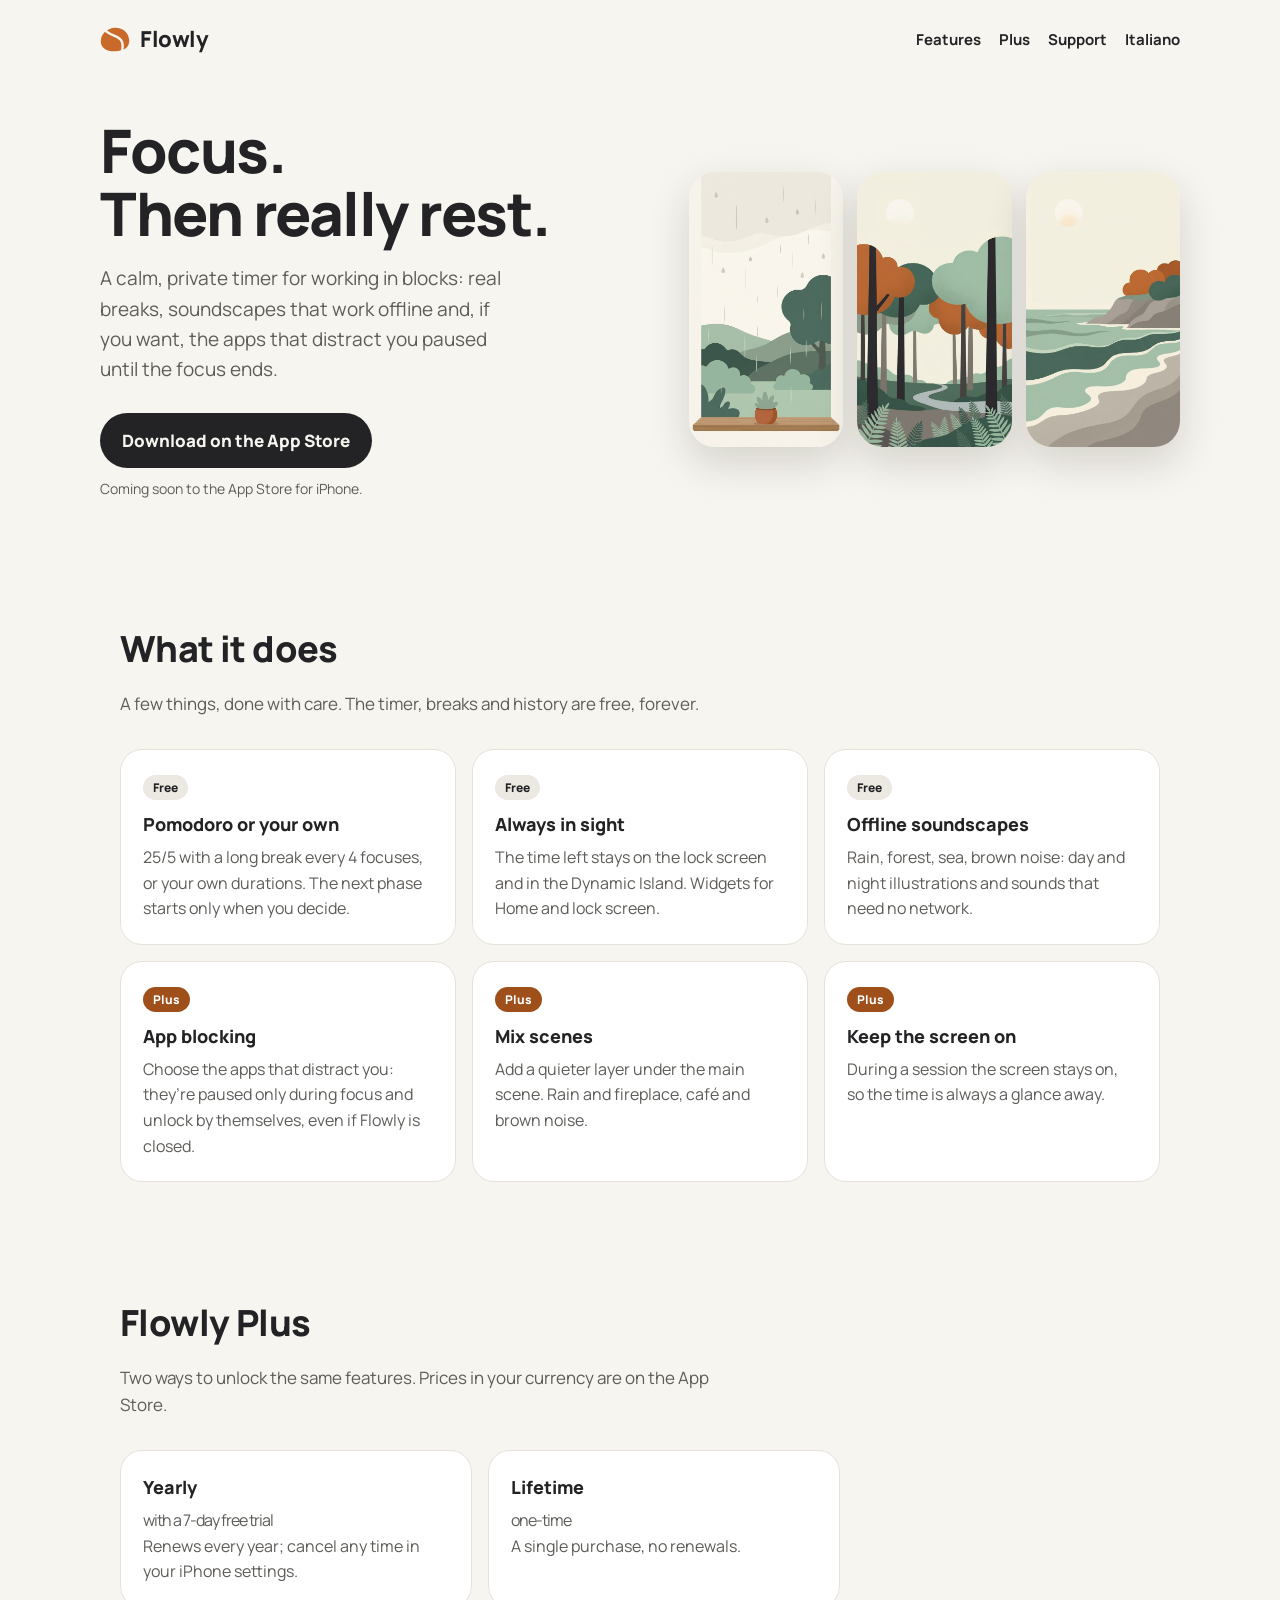
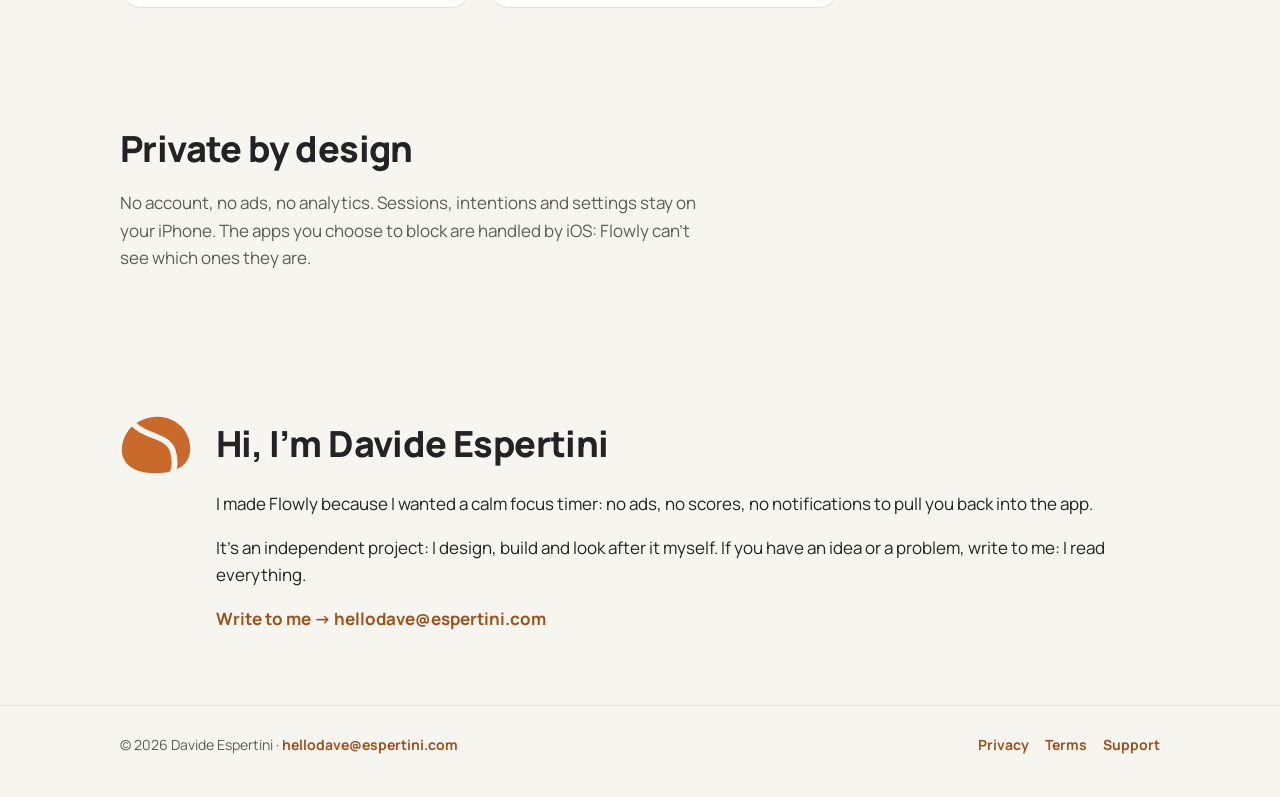
==== en/index.html @ ad82aa03 "Flowly website: landing, privacy, terms, support (IT/EN) Co-Authored-By: Claude Opus 5.5 <noreply@an" ====
<!doctype html>
<html lang="en">
<head>
<meta charset="utf-8">
<meta name="viewport" content="width=device-width, initial-scale=1">
<title>Flowly — a calm focus timer</title>
<meta name="description" content="A calm, private Pomodoro timer: real breaks, offline soundscapes, app blocking during focus. No ads, no tracking.">
<meta name="theme-color" content="#F7F5F0" media="(prefers-color-scheme: light)">
<meta name="theme-color" content="#131517" media="(prefers-color-scheme: dark)">
<meta name="apple-itunes-app" content="app-id=6829690402">
<link rel="icon" href="../assets/favicon.png">
<link rel="apple-touch-icon" href="../assets/icon.png">
<link rel="alternate" hreflang="it" href="../index.html">
<link rel="stylesheet" href="../assets/style.css">
</head>
<body>
<header class="wrap top">
  <a class="brand" href="index.html"><img src="../assets/mark.svg" alt="">Flowly</a>
  <nav class="top"><a href="index.html#features">Features</a><a href="index.html#plus">Plus</a><a href="support.html">Support</a><a href="../index.html" hreflang="it">Italiano</a></nav>
</header>
<main>

<div class="wrap hero">
  <div>
    <h1>Focus.<br>Then really rest.</h1>
    <p class="lead">A calm, private timer for working in blocks: real breaks, soundscapes that work offline and, if you want, the apps that distract you paused until the focus ends.</p>
    <a class="badge-store" href="https://apps.apple.com/app/id6829690402">Download on the App Store</a>
    <span class="soon">Coming soon to the App Store for iPhone.</span>
  </div>
  <div class="phones" aria-hidden="true"><img class="day" src="../assets/rain.jpg" alt=""><img class="night" src="../assets/rain-night.jpg" alt=""><img class="day" src="../assets/forest.jpg" alt=""><img class="night" src="../assets/forest-night.jpg" alt=""><img class="day" src="../assets/sea.jpg" alt=""><img class="night" src="../assets/sea-night.jpg" alt=""></div>
</div>
<section id="features"><div class="wrap"><h2>What it does</h2><p class="sub">A few things, done with care. The timer, breaks and history are free, forever.</p><div class="grid"><div class="card"><span class="tag">Free</span><h3>Pomodoro or your own</h3><p>25/5 with a long break every 4 focuses, or your own durations. The next phase starts only when you decide.</p></div><div class="card"><span class="tag">Free</span><h3>Always in sight</h3><p>The time left stays on the lock screen and in the Dynamic Island. Widgets for Home and lock screen.</p></div><div class="card"><span class="tag">Free</span><h3>Offline soundscapes</h3><p>Rain, forest, sea, brown noise: day and night illustrations and sounds that need no network.</p></div><div class="card"><span class="tag plus">Plus</span><h3>App blocking</h3><p>Choose the apps that distract you: they’re paused only during focus and unlock by themselves, even if Flowly is closed.</p></div><div class="card"><span class="tag plus">Plus</span><h3>Mix scenes</h3><p>Add a quieter layer under the main scene. Rain and fireplace, café and brown noise.</p></div><div class="card"><span class="tag plus">Plus</span><h3>Keep the screen on</h3><p>During a session the screen stays on, so the time is always a glance away.</p></div></div></div></section>
<section id="plus"><div class="wrap"><h2>Flowly Plus</h2><p class="sub">Two ways to unlock the same features. Prices in your currency are on the App Store.</p><div class="pricing"><div class="card"><h3>Yearly</h3><p class="price">with a 7-day free trial</p><p>Renews every year; cancel any time in your iPhone settings.</p></div><div class="card"><h3>Lifetime</h3><p class="price">one-time</p><p>A single purchase, no renewals.</p></div></div></div></section>
<section><div class="wrap"><h2>Private by design</h2><p class="sub">No account, no ads, no analytics. Sessions, intentions and settings stay on your iPhone. The apps you choose to block are handled by iOS: Flowly can’t see which ones they are.</p></div></section>
<section><div class="wrap dev"><img src="../assets/mark.svg" alt=""><div><h2>Hi, I’m Davide Espertini</h2><p>I made Flowly because I wanted a calm focus timer: no ads, no scores, no notifications to pull you back into the app.</p><p>It’s an independent project: I design, build and look after it myself. If you have an idea or a problem, write to me: I read everything.</p><p><a href="mailto:hellodave@espertini.com?subject=Flowly">Write to me → hellodave@espertini.com</a></p></div></div></section>

</main>
<footer class="bottom"><div class="wrap"><span>© 2026 Davide Espertini · <a href="mailto:hellodave@espertini.com">hellodave@espertini.com</a></span><nav><a href="privacy.html">Privacy</a><a href="terms.html">Terms</a><a href="support.html">Support</a></nav></div></footer>
</body>
</html>
---- assets/style.css ----
@font-face { font-family: Manrope; src: url(fonts/Manrope-Regular.ttf) format("truetype"); font-weight: 400; font-display: swap; }
@font-face { font-family: Manrope; src: url(fonts/Manrope-Bold.ttf) format("truetype"); font-weight: 700; font-display: swap; }
@font-face { font-family: Manrope; src: url(fonts/Manrope-ExtraBold.ttf) format("truetype"); font-weight: 800; font-display: swap; }
@font-face { font-family: Nunito; src: url(fonts/Nunito-Light.ttf) format("truetype"); font-weight: 300; font-display: swap; }

:root {
  --bg: #F7F5F0; --surface: #FFFFFF; --chip: #ECE9E2; --text: #232325; --muted: #5E5C58;
  --accent: #C96A2B; --accent-text: #9E4F1A; --on-accent: #FFFFFF; --border: #E6E2DA; --calm: #2F6B57;
  color-scheme: light dark;
}
@media (prefers-color-scheme: dark) {
  :root {
    --bg: #131517; --surface: #1E2124; --chip: #24282B; --text: #F2F0EA; --muted: #A9A6A0;
    --accent: #D9814A; --accent-text: #E89B68; --on-accent: #141414; --border: #2C3034; --calm: #8CC5AE;
  }
  .day { display: none; }
}
@media (prefers-color-scheme: light) { .night { display: none; } }

* { box-sizing: border-box; }
html { -webkit-text-size-adjust: 100%; }
body { margin: 0; background: var(--bg); color: var(--text); font: 400 17px/1.6 Manrope, system-ui, -apple-system, sans-serif; }
a { color: var(--accent-text); font-weight: 700; text-decoration: none; }
a:hover { text-decoration: underline; }
img { max-width: 100%; display: block; }

.wrap { max-width: 1080px; margin: 0 auto; padding: 0 20px; }
header.top { display: flex; align-items: center; justify-content: space-between; padding: 22px 0; gap: 16px; }
.brand { display: flex; align-items: center; gap: 10px; font-weight: 800; font-size: 22px; letter-spacing: -0.4px; color: var(--text); }
.brand img { width: 30px; height: auto; }
nav.top { display: flex; gap: 18px; flex-wrap: wrap; font-size: 15px; }
nav.top a { color: var(--text); font-weight: 600; }

.hero { display: grid; grid-template-columns: 1.1fr 1fr; gap: 48px; align-items: center; padding: 40px 0 64px; }
.hero h1 { font-size: clamp(36px, 6vw, 60px); line-height: 1.05; letter-spacing: -1.5px; margin: 0 0 18px; font-weight: 800; }
.hero p.lead { font-size: 19px; color: var(--muted); margin: 0 0 28px; max-width: 34ch; }
.badge-store { display: inline-flex; align-items: center; gap: 10px; background: var(--text); color: var(--bg); padding: 14px 22px; border-radius: 999px; font-weight: 800; }
.badge-store:hover { text-decoration: none; opacity: 0.9; }
.soon { display: block; margin-top: 10px; font-size: 14px; color: var(--muted); }
.phones { display: grid; grid-template-columns: repeat(3, minmax(0, 1fr)); gap: 14px; }
.phones img { border-radius: 26px; aspect-ratio: 9 / 16; object-fit: cover; box-shadow: 0 16px 40px rgba(40, 30, 20, 0.16); }
.phones img:nth-child(2) { transform: translateY(-24px); }

section { padding: 56px 0; }
section h2 { font-size: clamp(26px, 4vw, 36px); letter-spacing: -0.6px; margin: 0 0 12px; font-weight: 800; }
section > .wrap > p.sub { color: var(--muted); margin: 0 0 32px; max-width: 60ch; }
.grid { display: grid; grid-template-columns: repeat(3, minmax(0, 1fr)); gap: 16px; }
.card { background: var(--surface); border: 1px solid var(--border); border-radius: 22px; padding: 22px; }
.card h3 { margin: 0 0 6px; font-size: 18px; font-weight: 800; }
.card p { margin: 0; color: var(--muted); font-size: 16px; }
.tag { display: inline-block; font-size: 12px; font-weight: 800; padding: 3px 10px; border-radius: 999px; background: var(--chip); color: var(--text); margin-bottom: 10px; }
.tag.plus { background: var(--accent-text); color: var(--on-accent); }

.pricing { display: grid; grid-template-columns: repeat(2, minmax(0, 1fr)); gap: 16px; max-width: 720px; }
.price { font-family: Nunito, Manrope, sans-serif; font-weight: 300; font-size: 44px; letter-spacing: -1px; margin: 6px 0; }
.note { font-size: 14px; color: var(--muted); }

.dev { display: grid; grid-template-columns: auto 1fr; gap: 24px; align-items: start; }
.dev img { width: 72px; }

article.doc { max-width: 760px; margin: 0 auto; padding: 24px 20px 64px; }
article.doc h1 { font-size: 38px; letter-spacing: -0.8px; margin: 12px 0 6px; }
article.doc h2 { font-size: 21px; margin: 32px 0 6px; }
article.doc .updated { color: var(--muted); font-size: 14px; }
details { background: var(--surface); border: 1px solid var(--border); border-radius: 16px; padding: 14px 18px; margin: 10px 0; }
summary { cursor: pointer; font-weight: 700; }
details p { color: var(--muted); margin: 10px 0 0; }

footer.bottom { border-top: 1px solid var(--border); padding: 28px 0 40px; color: var(--muted); font-size: 14px; }
footer.bottom .wrap { display: flex; flex-wrap: wrap; justify-content: space-between; gap: 12px; }
footer.bottom nav { display: flex; gap: 16px; flex-wrap: wrap; }

@media (max-width: 860px) {
  .hero { grid-template-columns: 1fr; padding-top: 16px; }
  .grid { grid-template-columns: 1fr; }
  .pricing { grid-template-columns: 1fr; }
  nav.top { gap: 12px; }
}
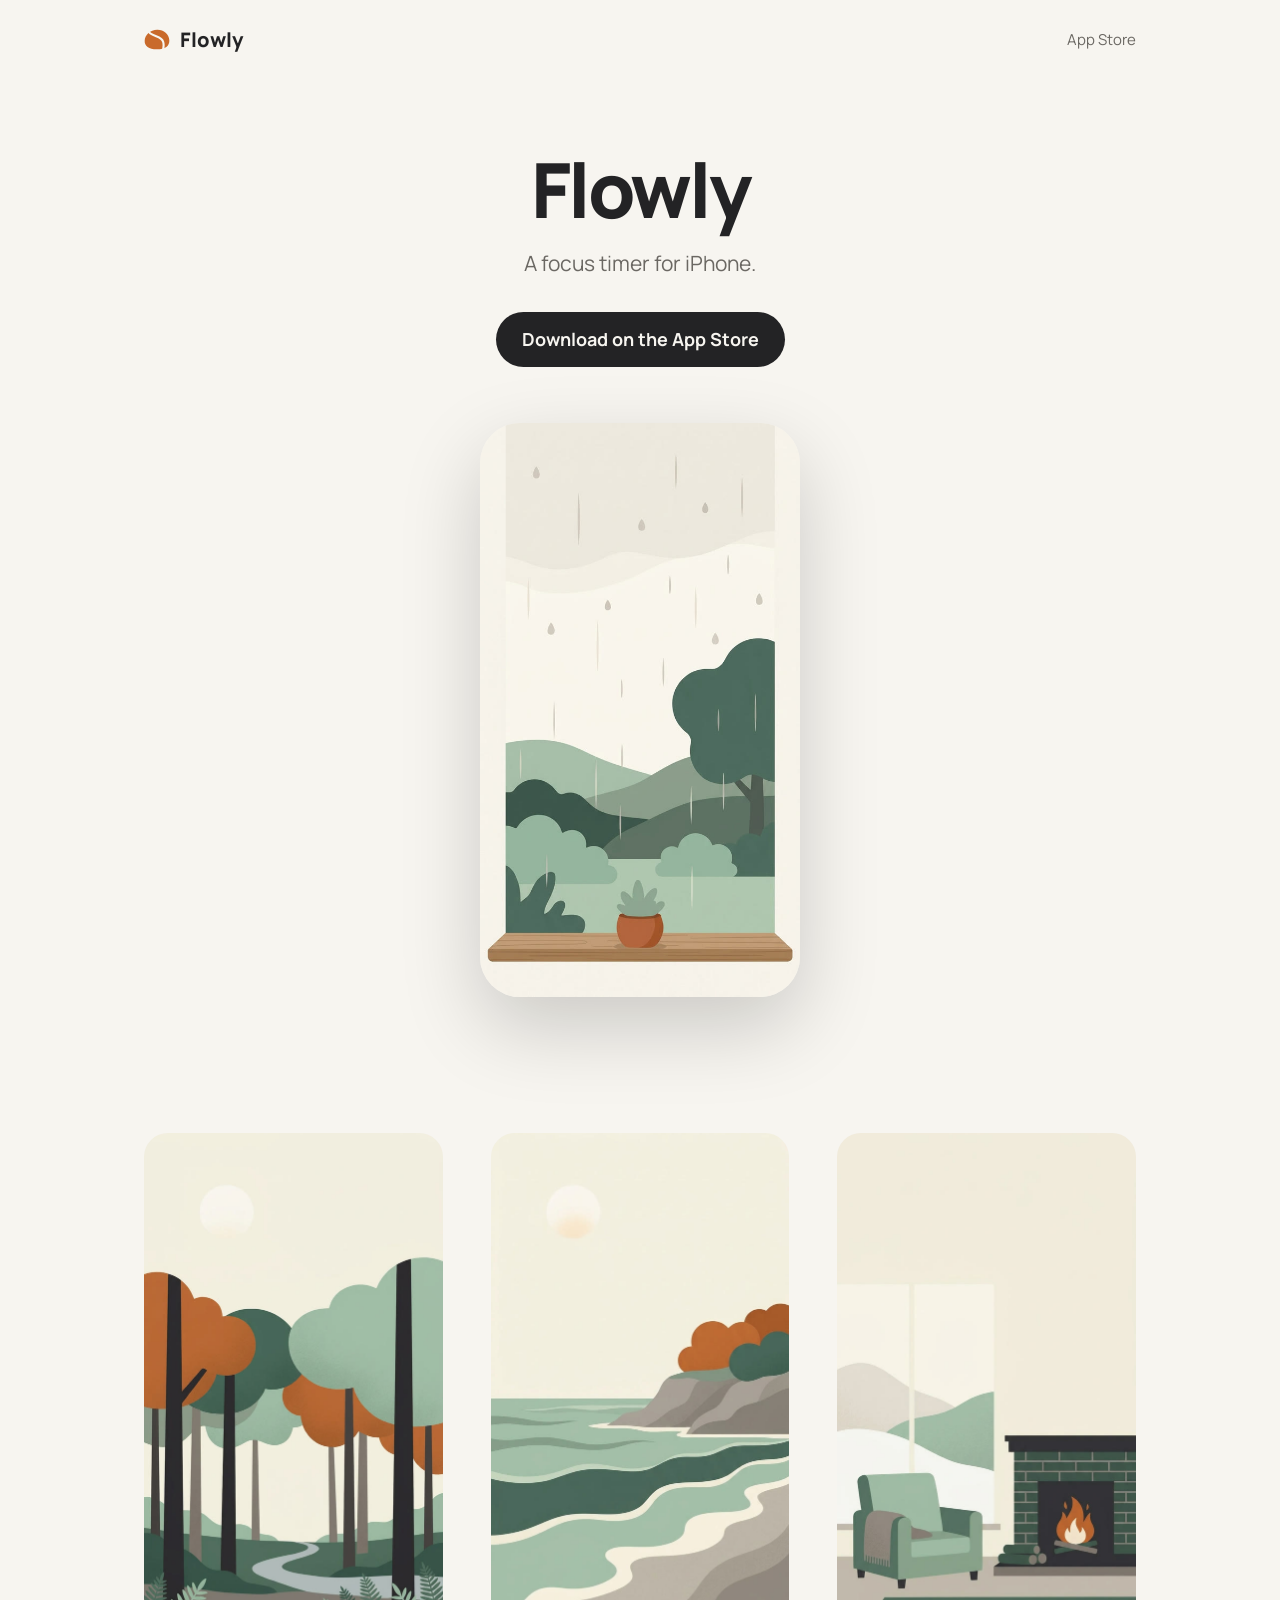
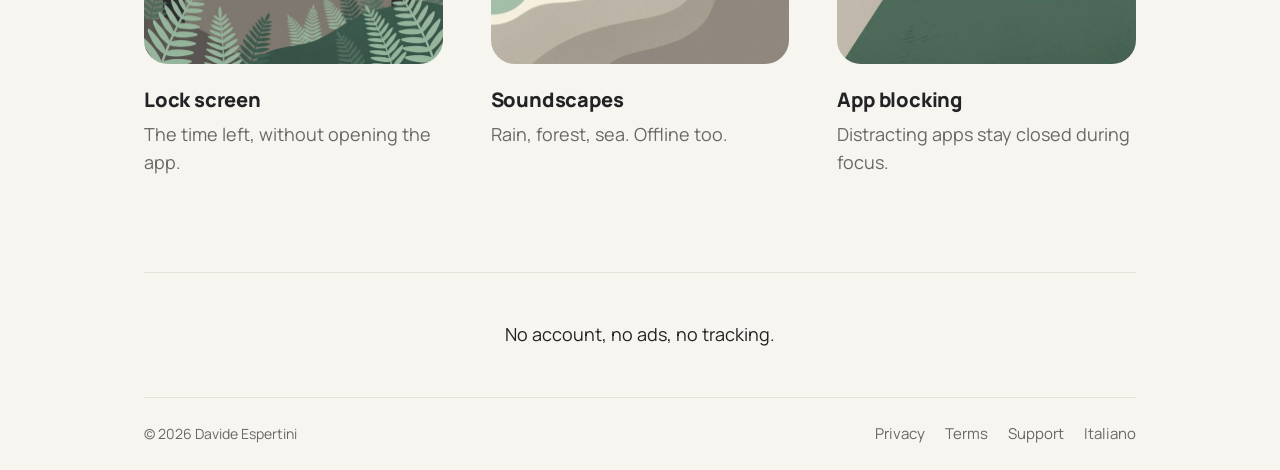
==== commit 7129e8d1: "Site: one message per page (Linear/Apple Notes simplicity) Cut taglines, tags, pricing and helper co" ====
--- a/en/index.html
+++ b/en/index.html
@@ -3,38 +3,27 @@
 <head>
 <meta charset="utf-8">
 <meta name="viewport" content="width=device-width, initial-scale=1">
-<title>Flowly — a calm focus timer</title>
-<meta name="description" content="A calm, private Pomodoro timer: real breaks, offline soundscapes, app blocking during focus. No ads, no tracking.">
-<meta name="theme-color" content="#F7F5F0" media="(prefers-color-scheme: light)">
-<meta name="theme-color" content="#131517" media="(prefers-color-scheme: dark)">
+<title>Flowly — A focus timer for iPhone.</title>
+<meta name="description" content="A focus timer for iPhone.">
 <meta name="apple-itunes-app" content="app-id=6829690402">
 <link rel="icon" href="../assets/favicon.png">
 <link rel="apple-touch-icon" href="../assets/icon.png">
-<link rel="alternate" hreflang="it" href="../index.html">
 <link rel="stylesheet" href="../assets/style.css">
 </head>
 <body>
-<header class="wrap top">
-  <a class="brand" href="index.html"><img src="../assets/mark.svg" alt="">Flowly</a>
-  <nav class="top"><a href="index.html#features">Features</a><a href="index.html#plus">Plus</a><a href="support.html">Support</a><a href="../index.html" hreflang="it">Italiano</a></nav>
-</header>
+<div class="wrap">
+<header><a class="brand" href="index.html"><img src="../assets/mark.svg" alt="">Flowly</a><nav><a href="https://apps.apple.com/app/id6829690402">App Store</a></nav></header>
 <main>
-
-<div class="wrap hero">
-  <div>
-    <h1>Focus.<br>Then really rest.</h1>
-    <p class="lead">A calm, private timer for working in blocks: real breaks, soundscapes that work offline and, if you want, the apps that distract you paused until the focus ends.</p>
-    <a class="badge-store" href="https://apps.apple.com/app/id6829690402">Download on the App Store</a>
-    <span class="soon">Coming soon to the App Store for iPhone.</span>
-  </div>
-  <div class="phones" aria-hidden="true"><img class="day" src="../assets/rain.jpg" alt=""><img class="night" src="../assets/rain-night.jpg" alt=""><img class="day" src="../assets/forest.jpg" alt=""><img class="night" src="../assets/forest-night.jpg" alt=""><img class="day" src="../assets/sea.jpg" alt=""><img class="night" src="../assets/sea-night.jpg" alt=""></div>
+<section class="hero">
+  <h1>Flowly</h1>
+  <p>A focus timer for iPhone.</p>
+  <a class="cta" href="https://apps.apple.com/app/id6829690402">Download on the App Store</a>
+  <div class="shot"><img class="light-only" src="../assets/session.jpg" alt="A focus timer for iPhone."><img class="dark-only" src="../assets/session-night.jpg" alt="A focus timer for iPhone."></div>
+</section>
+<section class="features"><div><img class="light-only" src="../assets/lock.jpg" alt="Lock screen"><img class="dark-only" src="../assets/lock-night.jpg" alt="Lock screen"><h2>Lock screen</h2><p>The time left, without opening the app.</p></div><div><img class="light-only" src="../assets/sounds.jpg" alt="Soundscapes"><img class="dark-only" src="../assets/sounds-night.jpg" alt="Soundscapes"><h2>Soundscapes</h2><p>Rain, forest, sea. Offline too.</p></div><div><img class="light-only" src="../assets/block.jpg" alt="App blocking"><img class="dark-only" src="../assets/block-night.jpg" alt="App blocking"><h2>App blocking</h2><p>Distracting apps stay closed during focus.</p></div></section>
+<p class="note">No account, no ads, no tracking.</p>
+</main>
+<footer><span>© 2026 Davide Espertini</span><nav><a href="privacy.html">Privacy</a><a href="terms.html">Terms</a><a href="support.html">Support</a><a href="../" hreflang="it">Italiano</a></nav></footer>
 </div>
-<section id="features"><div class="wrap"><h2>What it does</h2><p class="sub">A few things, done with care. The timer, breaks and history are free, forever.</p><div class="grid"><div class="card"><span class="tag">Free</span><h3>Pomodoro or your own</h3><p>25/5 with a long break every 4 focuses, or your own durations. The next phase starts only when you decide.</p></div><div class="card"><span class="tag">Free</span><h3>Always in sight</h3><p>The time left stays on the lock screen and in the Dynamic Island. Widgets for Home and lock screen.</p></div><div class="card"><span class="tag">Free</span><h3>Offline soundscapes</h3><p>Rain, forest, sea, brown noise: day and night illustrations and sounds that need no network.</p></div><div class="card"><span class="tag plus">Plus</span><h3>App blocking</h3><p>Choose the apps that distract you: they’re paused only during focus and unlock by themselves, even if Flowly is closed.</p></div><div class="card"><span class="tag plus">Plus</span><h3>Mix scenes</h3><p>Add a quieter layer under the main scene. Rain and fireplace, café and brown noise.</p></div><div class="card"><span class="tag plus">Plus</span><h3>Keep the screen on</h3><p>During a session the screen stays on, so the time is always a glance away.</p></div></div></div></section>
-<section id="plus"><div class="wrap"><h2>Flowly Plus</h2><p class="sub">Two ways to unlock the same features. Prices in your currency are on the App Store.</p><div class="pricing"><div class="card"><h3>Yearly</h3><p class="price">with a 7-day free trial</p><p>Renews every year; cancel any time in your iPhone settings.</p></div><div class="card"><h3>Lifetime</h3><p class="price">one-time</p><p>A single purchase, no renewals.</p></div></div></div></section>
-<section><div class="wrap"><h2>Private by design</h2><p class="sub">No account, no ads, no analytics. Sessions, intentions and settings stay on your iPhone. The apps you choose to block are handled by iOS: Flowly can’t see which ones they are.</p></div></section>
-<section><div class="wrap dev"><img src="../assets/mark.svg" alt=""><div><h2>Hi, I’m Davide Espertini</h2><p>I made Flowly because I wanted a calm focus timer: no ads, no scores, no notifications to pull you back into the app.</p><p>It’s an independent project: I design, build and look after it myself. If you have an idea or a problem, write to me: I read everything.</p><p><a href="mailto:hellodave@espertini.com?subject=Flowly">Write to me → hellodave@espertini.com</a></p></div></div></section>
-
-</main>
-<footer class="bottom"><div class="wrap"><span>© 2026 Davide Espertini · <a href="mailto:hellodave@espertini.com">hellodave@espertini.com</a></span><nav><a href="privacy.html">Privacy</a><a href="terms.html">Terms</a><a href="support.html">Support</a></nav></div></footer>
 </body>
 </html>
--- a/assets/style.css
+++ b/assets/style.css
@@ -1,78 +1,45 @@
 @font-face { font-family: Manrope; src: url(fonts/Manrope-Regular.ttf) format("truetype"); font-weight: 400; font-display: swap; }
 @font-face { font-family: Manrope; src: url(fonts/Manrope-Bold.ttf) format("truetype"); font-weight: 700; font-display: swap; }
 @font-face { font-family: Manrope; src: url(fonts/Manrope-ExtraBold.ttf) format("truetype"); font-weight: 800; font-display: swap; }
-@font-face { font-family: Nunito; src: url(fonts/Nunito-Light.ttf) format("truetype"); font-weight: 300; font-display: swap; }
 
-:root {
-  --bg: #F7F5F0; --surface: #FFFFFF; --chip: #ECE9E2; --text: #232325; --muted: #5E5C58;
-  --accent: #C96A2B; --accent-text: #9E4F1A; --on-accent: #FFFFFF; --border: #E6E2DA; --calm: #2F6B57;
-  color-scheme: light dark;
-}
-@media (prefers-color-scheme: dark) {
-  :root {
-    --bg: #131517; --surface: #1E2124; --chip: #24282B; --text: #F2F0EA; --muted: #A9A6A0;
-    --accent: #D9814A; --accent-text: #E89B68; --on-accent: #141414; --border: #2C3034; --calm: #8CC5AE;
-  }
-  .day { display: none; }
-}
-@media (prefers-color-scheme: light) { .night { display: none; } }
+:root { --bg: #F7F5F0; --text: #232325; --muted: #6B6863; --line: #E6E2DA; --accent: #9E4F1A; color-scheme: light dark; }
+@media (prefers-color-scheme: dark) { :root { --bg: #131517; --text: #F2F0EA; --muted: #9C998F; --line: #2C3034; --accent: #E89B68; } }
 
-* { box-sizing: border-box; }
-html { -webkit-text-size-adjust: 100%; }
-body { margin: 0; background: var(--bg); color: var(--text); font: 400 17px/1.6 Manrope, system-ui, -apple-system, sans-serif; }
-a { color: var(--accent-text); font-weight: 700; text-decoration: none; }
-a:hover { text-decoration: underline; }
-img { max-width: 100%; display: block; }
+* { box-sizing: border-box; margin: 0; }
+body { background: var(--bg); color: var(--text); font: 400 18px/1.55 Manrope, system-ui, sans-serif; -webkit-font-smoothing: antialiased; }
+a { color: inherit; }
+img { display: block; max-width: 100%; height: auto; }
+.wrap { max-width: 1040px; margin: 0 auto; padding: 0 24px; }
 
-.wrap { max-width: 1080px; margin: 0 auto; padding: 0 20px; }
-header.top { display: flex; align-items: center; justify-content: space-between; padding: 22px 0; gap: 16px; }
-.brand { display: flex; align-items: center; gap: 10px; font-weight: 800; font-size: 22px; letter-spacing: -0.4px; color: var(--text); }
-.brand img { width: 30px; height: auto; }
-nav.top { display: flex; gap: 18px; flex-wrap: wrap; font-size: 15px; }
-nav.top a { color: var(--text); font-weight: 600; }
+header, footer { display: flex; align-items: center; justify-content: space-between; gap: 16px; padding: 24px 0; }
+.brand { display: flex; align-items: center; gap: 10px; font-weight: 800; font-size: 20px; text-decoration: none; }
+.brand img { width: 26px; }
+nav { display: flex; gap: 20px; font-size: 15px; color: var(--muted); }
+nav a { text-decoration: none; }
+nav a:hover, .cta:hover { color: var(--text); }
 
-.hero { display: grid; grid-template-columns: 1.1fr 1fr; gap: 48px; align-items: center; padding: 40px 0 64px; }
-.hero h1 { font-size: clamp(36px, 6vw, 60px); line-height: 1.05; letter-spacing: -1.5px; margin: 0 0 18px; font-weight: 800; }
-.hero p.lead { font-size: 19px; color: var(--muted); margin: 0 0 28px; max-width: 34ch; }
-.badge-store { display: inline-flex; align-items: center; gap: 10px; background: var(--text); color: var(--bg); padding: 14px 22px; border-radius: 999px; font-weight: 800; }
-.badge-store:hover { text-decoration: none; opacity: 0.9; }
-.soon { display: block; margin-top: 10px; font-size: 14px; color: var(--muted); }
-.phones { display: grid; grid-template-columns: repeat(3, minmax(0, 1fr)); gap: 14px; }
-.phones img { border-radius: 26px; aspect-ratio: 9 / 16; object-fit: cover; box-shadow: 0 16px 40px rgba(40, 30, 20, 0.16); }
-.phones img:nth-child(2) { transform: translateY(-24px); }
+.hero { text-align: center; padding: 72px 0 40px; }
+h1 { font-size: clamp(44px, 8vw, 76px); font-weight: 800; letter-spacing: -0.04em; line-height: 1; }
+.hero p { color: var(--muted); font-size: 21px; margin: 20px 0 32px; }
+.cta { display: inline-block; padding: 14px 26px; border-radius: 999px; background: var(--text); color: var(--bg); font-weight: 700; text-decoration: none; }
+.cta:hover { opacity: 0.85; color: var(--bg); }
 
-section { padding: 56px 0; }
-section h2 { font-size: clamp(26px, 4vw, 36px); letter-spacing: -0.6px; margin: 0 0 12px; font-weight: 800; }
-section > .wrap > p.sub { color: var(--muted); margin: 0 0 32px; max-width: 60ch; }
-.grid { display: grid; grid-template-columns: repeat(3, minmax(0, 1fr)); gap: 16px; }
-.card { background: var(--surface); border: 1px solid var(--border); border-radius: 22px; padding: 22px; }
-.card h3 { margin: 0 0 6px; font-size: 18px; font-weight: 800; }
-.card p { margin: 0; color: var(--muted); font-size: 16px; }
-.tag { display: inline-block; font-size: 12px; font-weight: 800; padding: 3px 10px; border-radius: 999px; background: var(--chip); color: var(--text); margin-bottom: 10px; }
-.tag.plus { background: var(--accent-text); color: var(--on-accent); }
+.shot { width: min(320px, 70vw); margin: 56px auto 0; border-radius: 40px; overflow: hidden; box-shadow: 0 30px 80px rgba(0, 0, 0, 0.18); }
+.features { display: grid; grid-template-columns: repeat(3, 1fr); gap: 48px; padding: 96px 0; border-bottom: 1px solid var(--line); }
+.features img { border-radius: 24px; margin-bottom: 20px; aspect-ratio: 9 / 16; object-fit: cover; }
+h2 { font-size: 20px; font-weight: 800; letter-spacing: -0.01em; }
+.features p, .doc p, .doc li { color: var(--muted); }
+.features p { margin-top: 6px; }
+.note { text-align: center; padding: 48px 0; }
 
-.pricing { display: grid; grid-template-columns: repeat(2, minmax(0, 1fr)); gap: 16px; max-width: 720px; }
-.price { font-family: Nunito, Manrope, sans-serif; font-weight: 300; font-size: 44px; letter-spacing: -1px; margin: 6px 0; }
-.note { font-size: 14px; color: var(--muted); }
+.doc { max-width: 680px; padding: 48px 24px 96px; }
+.doc h1 { font-size: 40px; margin-bottom: 32px; }
+.doc h2 { margin: 32px 0 8px; }
+.doc p + p { margin-top: 12px; }
+.doc a { color: var(--accent); }
 
-.dev { display: grid; grid-template-columns: auto 1fr; gap: 24px; align-items: start; }
-.dev img { width: 72px; }
-
-article.doc { max-width: 760px; margin: 0 auto; padding: 24px 20px 64px; }
-article.doc h1 { font-size: 38px; letter-spacing: -0.8px; margin: 12px 0 6px; }
-article.doc h2 { font-size: 21px; margin: 32px 0 6px; }
-article.doc .updated { color: var(--muted); font-size: 14px; }
-details { background: var(--surface); border: 1px solid var(--border); border-radius: 16px; padding: 14px 18px; margin: 10px 0; }
-summary { cursor: pointer; font-weight: 700; }
-details p { color: var(--muted); margin: 10px 0 0; }
-
-footer.bottom { border-top: 1px solid var(--border); padding: 28px 0 40px; color: var(--muted); font-size: 14px; }
-footer.bottom .wrap { display: flex; flex-wrap: wrap; justify-content: space-between; gap: 12px; }
-footer.bottom nav { display: flex; gap: 16px; flex-wrap: wrap; }
-
-@media (max-width: 860px) {
-  .hero { grid-template-columns: 1fr; padding-top: 16px; }
-  .grid { grid-template-columns: 1fr; }
-  .pricing { grid-template-columns: 1fr; }
-  nav.top { gap: 12px; }
-}
+footer { border-top: 1px solid var(--line); color: var(--muted); font-size: 14px; flex-wrap: wrap; }
+.light-only { display: block; }
+.dark-only { display: none; }
+@media (prefers-color-scheme: dark) { .light-only { display: none; } .dark-only { display: block; } }
+@media (max-width: 760px) { .features { grid-template-columns: 1fr; padding: 64px 0; gap: 56px; } .features img { max-width: 280px; } .hero { padding-top: 40px; } }
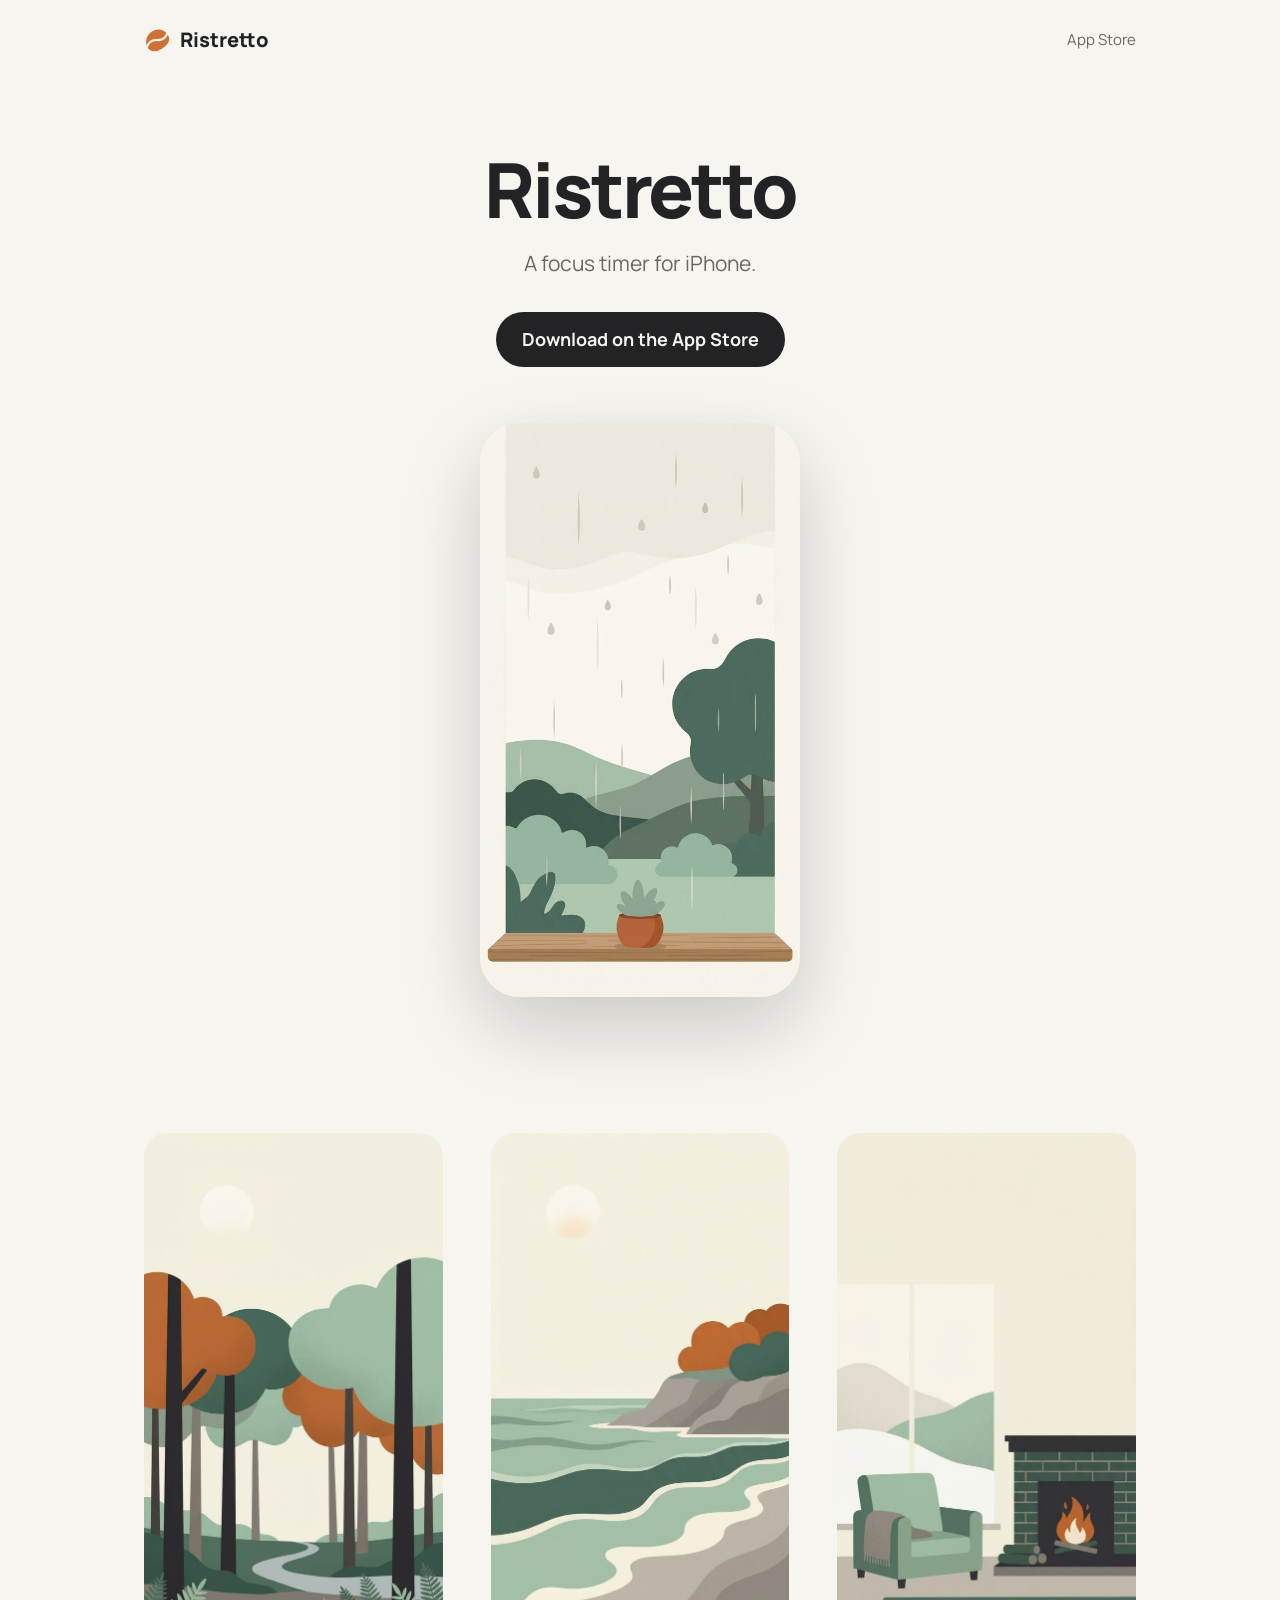
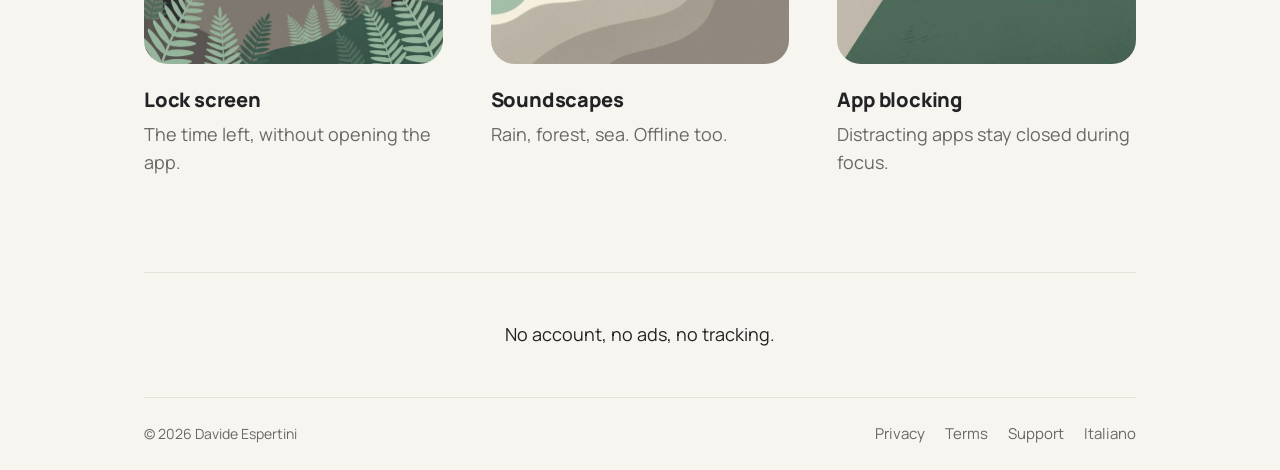
==== commit c6461ab5: "Rename the website to Ristretto, with the new coffee-bean mark Co-Authored-By: Claude Opus 5.5 <nore" ====
--- a/en/index.html
+++ b/en/index.html
@@ -3,7 +3,7 @@
 <head>
 <meta charset="utf-8">
 <meta name="viewport" content="width=device-width, initial-scale=1">
-<title>Flowly — A focus timer for iPhone.</title>
+<title>Ristretto — A focus timer for iPhone.</title>
 <meta name="description" content="A focus timer for iPhone.">
 <meta name="apple-itunes-app" content="app-id=6829690402">
 <link rel="icon" href="../assets/favicon.png">
@@ -12,10 +12,10 @@
 </head>
 <body>
 <div class="wrap">
-<header><a class="brand" href="index.html"><img src="../assets/mark.svg" alt="">Flowly</a><nav><a href="https://apps.apple.com/app/id6829690402">App Store</a></nav></header>
+<header><a class="brand" href="index.html"><img src="../assets/mark.svg" alt="">Ristretto</a><nav><a href="https://apps.apple.com/app/id6829690402">App Store</a></nav></header>
 <main>
 <section class="hero">
-  <h1>Flowly</h1>
+  <h1>Ristretto</h1>
   <p>A focus timer for iPhone.</p>
   <a class="cta" href="https://apps.apple.com/app/id6829690402">Download on the App Store</a>
   <div class="shot"><img class="light-only" src="../assets/session.jpg" alt="A focus timer for iPhone."><img class="dark-only" src="../assets/session-night.jpg" alt="A focus timer for iPhone."></div>
